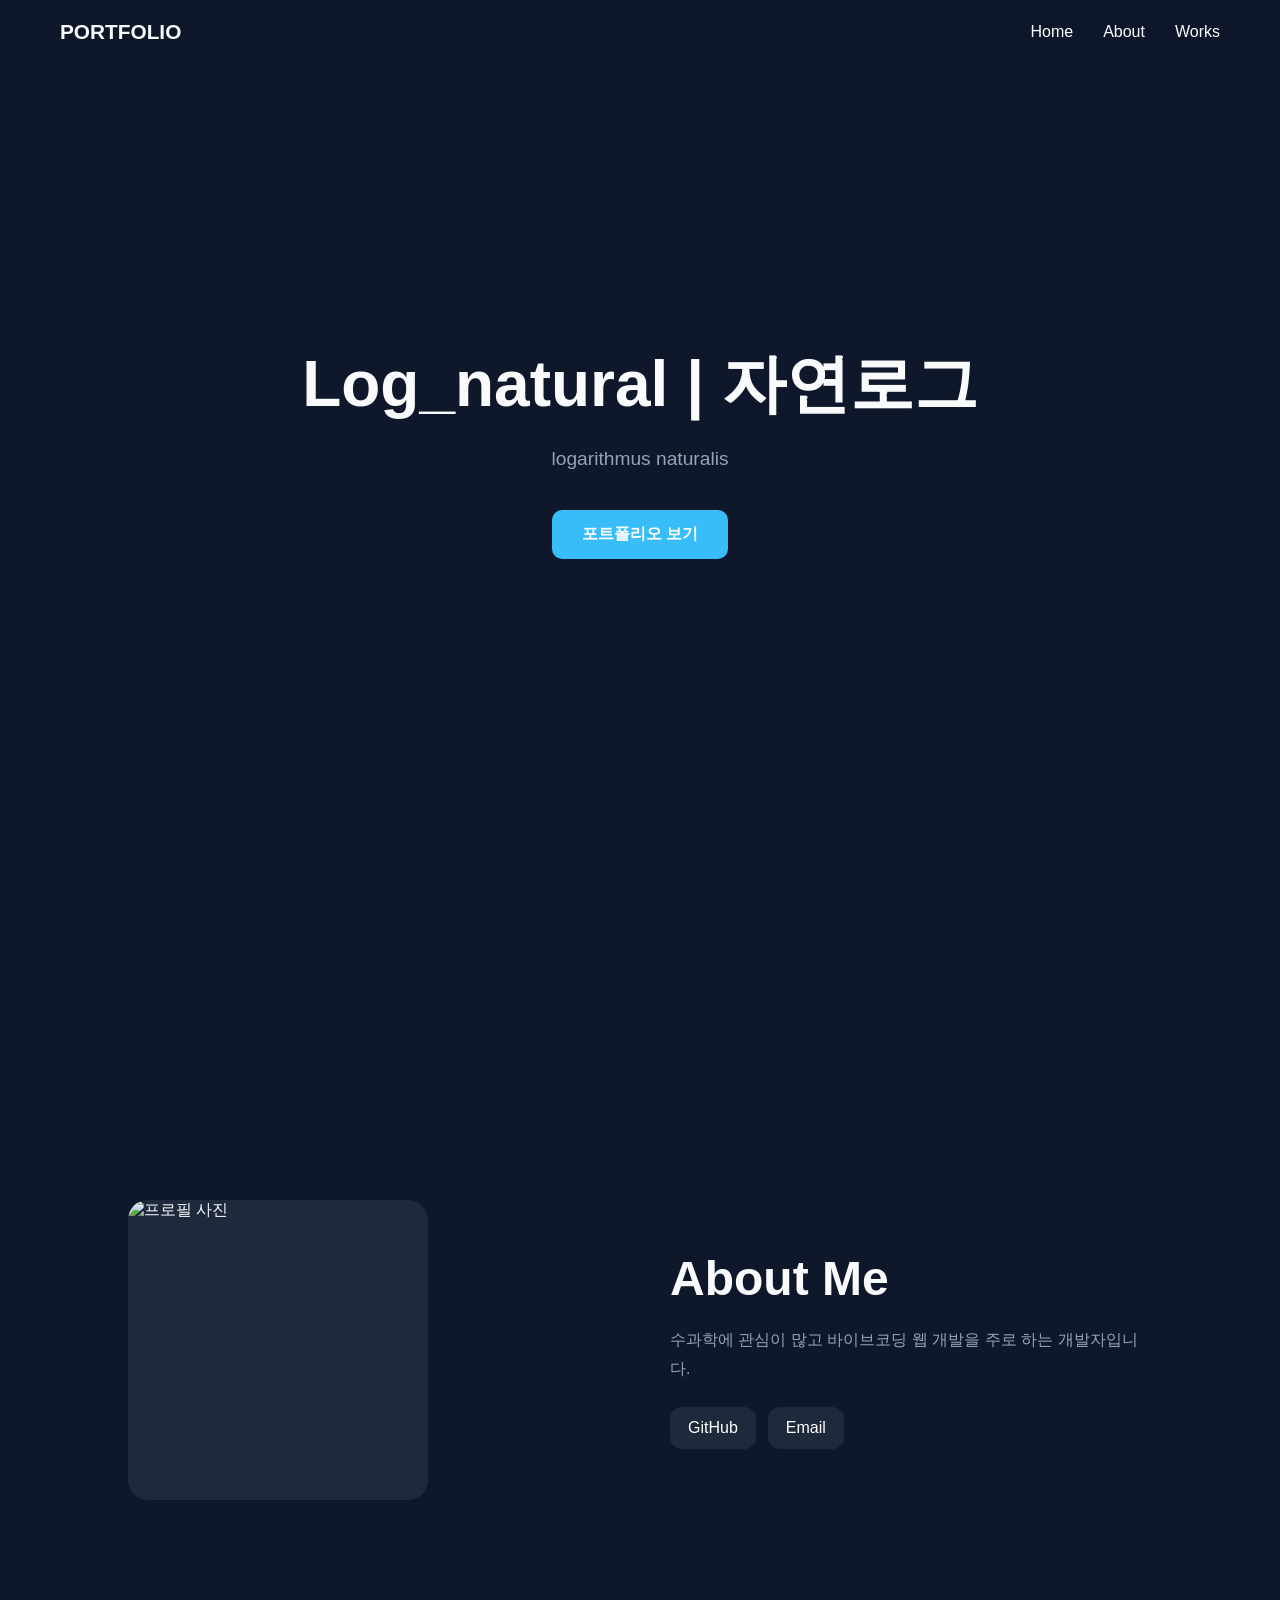
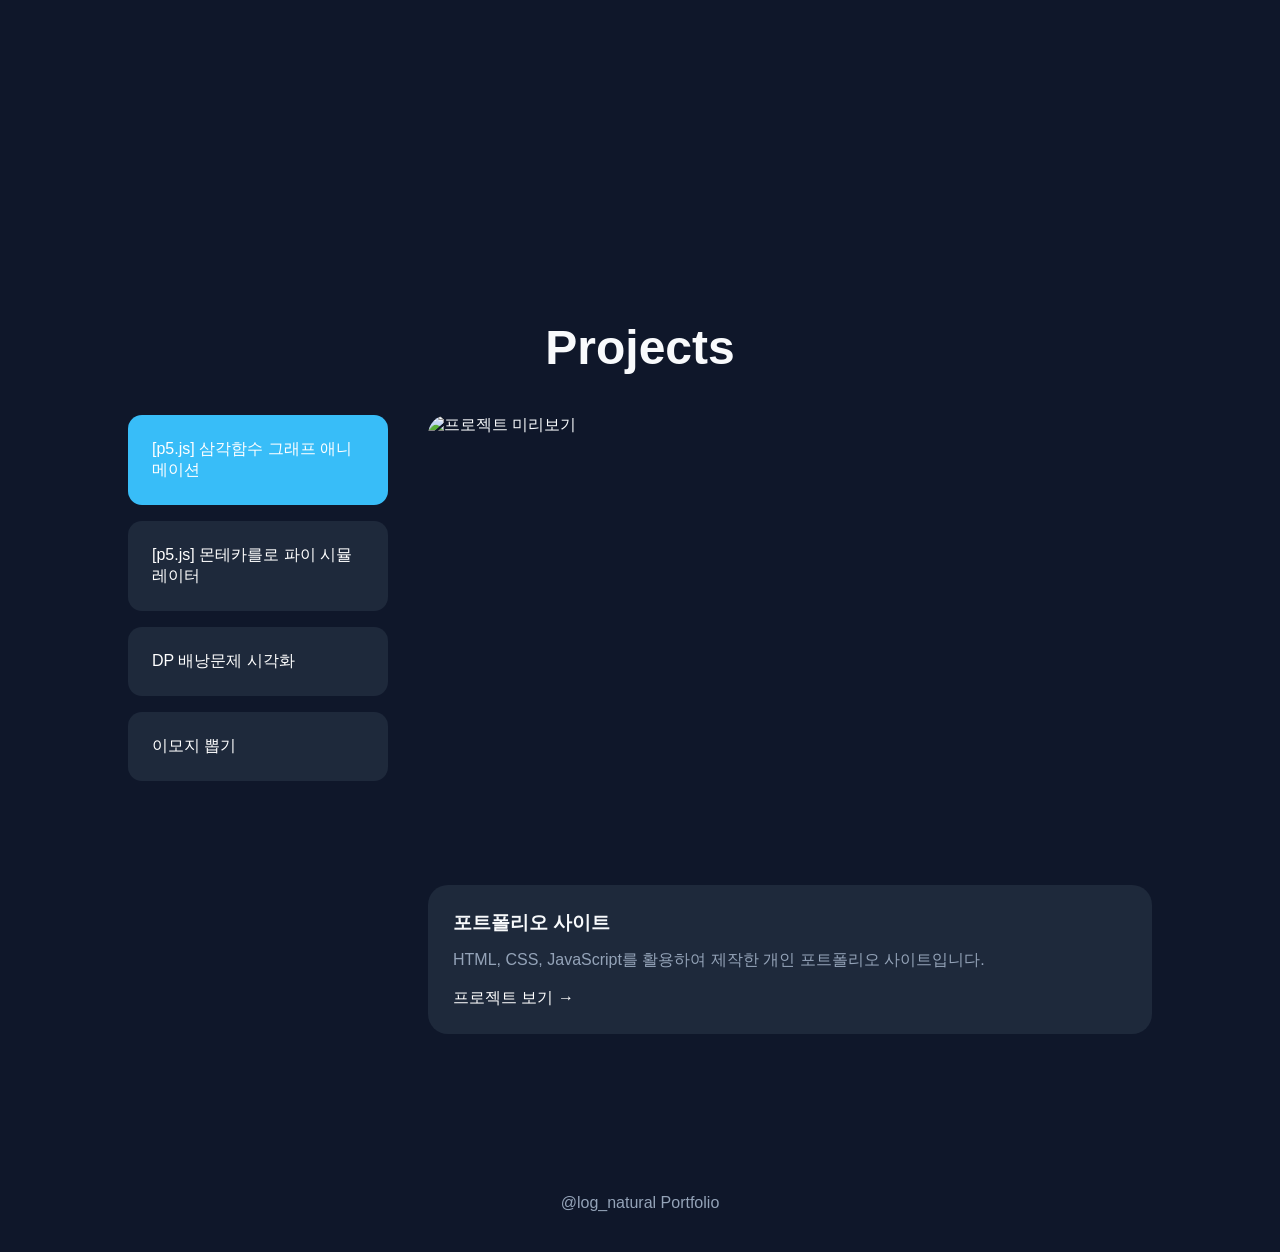
==== index.html @ 9cd1f168 "Add files via upload" ====
<!DOCTYPE html>
<html lang="ko">
<head>
<meta charset="UTF-8">
<meta name="viewport" content="width=device-width, initial-scale=1.0">
<title>Developer Portfolio</title>

<style>
:root{
    --bg:#0f172a;
    --card:#1e293b;
    --text:#f8fafc;
    --sub:#94a3b8;
    --accent:#38bdf8;
}

*{
    margin:0;
    padding:0;
    box-sizing:border-box;
    font-family:'Pretendard',sans-serif;
}

html{
    scroll-behavior:smooth;
}

body{
    background:var(--bg);
    color:var(--text);
}

nav{
    position:fixed;
    top:0;
    width:100%;
    padding:20px 60px;
    display:flex;
    justify-content:space-between;
    align-items:center;
    background:rgba(15,23,42,0.9);
    backdrop-filter:blur(10px);
    z-index:1000;
}

.logo{
    font-size:1.3rem;
    font-weight:700;
}

nav ul{
    display:flex;
    gap:30px;
    list-style:none;
}

nav a{
    color:white;
    text-decoration:none;
    transition:.3s;
}

nav a:hover{
    color:var(--accent);
}

section{
    min-height:100vh;
    display:flex;
    align-items:center;
    justify-content:center;
    padding:120px 10%;
}

.container{
    max-width:1100px;
    width:100%;
}

.hero{
    text-align:center;
}

.hero h1{
    font-size:4rem;
    margin-bottom:20px;
}

.hero p{
    color:var(--sub);
    font-size:1.2rem;
    margin-bottom:40px;
}

.btn{
    display:inline-block;
    padding:14px 30px;
    background:var(--accent);
    color:white;
    text-decoration:none;
    border-radius:10px;
    font-weight:600;
}

.about{
    display:grid;
    grid-template-columns:1fr 1fr;
    gap:60px;
    align-items:center;
}

.profile{
    width:300px;
    height:300px;
    border-radius:20px;
    overflow:hidden;
    background:var(--card);
}

.profile img{
    width:100%;
    height:100%;
    object-fit:cover;
}

.about-text h2{
    font-size:3rem;
    margin-bottom:20px;
}

.about-text p{
    line-height:1.8;
    color:var(--sub);
}

.social-links{
    display:flex;
    flex-wrap:wrap;
    gap:12px;
    margin-top:24px;
}

.social-links a{
    text-decoration:none;
    color:white;
    background:var(--card);
    padding:12px 18px;
    border-radius:12px;
    transition:.25s;
}

.social-links a:hover{
    background:var(--accent);
    transform:translateY(-2px);
}

.project-section h2{
    font-size:3rem;
    margin-bottom:40px;
    text-align:center;
}

.section-title{
    font-size:3rem;
    margin-bottom:40px;
    text-align:center;
}

.project-layout{
    display:grid;
    grid-template-columns:260px 1fr;
    gap:40px;
}

.project-list{
    display:flex;
    flex-direction:column;
    gap:16px;
}

.project-btn{
    padding:24px;
    background:#1e293b;
    border:none;
    color:white;
    font-size:1rem;
    text-align:left;
    border-radius:14px;
    cursor:pointer;
    transition:.3s;
}

.project-btn:hover{
    background:#334155;
}

.project-btn.active{
    background:#38bdf8;
}

.project-view{
    display:flex;
    flex-direction:column;
    gap:20px;
}

.project-view img{
    width:100%;
    height:450px;
    object-fit:cover;
    border-radius:20px;
}

.project-info{
    background:#1e293b;
    padding:25px;
    border-radius:20px;
}

.project-info h3{
    margin-bottom:10px;
}

.project-info p{
    color:#94a3b8;
    line-height:1.7;
    margin-bottom:15px;
}

.project-info a,
.social-links a{
    color:white;
    text-decoration:none;
    transition:.2s;
}

.project-info a:hover,
.social-links a:hover{
    color:var(--accent);
}

a{
    color: inherit;
    text-decoration: none;
}

@media(max-width:900px){

    .project-layout{
        grid-template-columns:1fr;
    }

    .project-list{
        flex-direction:row;
        overflow:auto;
    }

    .project-btn{
        min-width:180px;
    }
}

.number{
    color:var(--accent);
    font-size:1rem;
    margin-bottom:10px;
}

footer{
    text-align:center;
    padding:40px;
    color:var(--sub);
}

@media(max-width:768px){

    nav{
        padding:20px;
    }

    nav ul{
        display:none;
    }

    .hero h1{
        font-size:2.5rem;
    }

    .about{
        grid-template-columns:1fr;
        text-align:center;
    }

    .profile{
        margin:auto;
    }
}
</style>
</head>

<body>

<nav>
    <div class="logo">PORTFOLIO</div>

    <ul>
        <li><a href="#home">Home</a></li>
        <li><a href="#about">About</a></li>
        <li><a href="#project1">Works</a></li>
    </ul>
</nav>

<!-- 시작 화면 -->
<section id="home">
    <div class="container hero">
        <h1>Log_natural | 자연로그</h1>
        <p>logarithmus naturalis</p>

        <a href="#about" class="btn">
            포트폴리오 보기
        </a>
    </div>
</section>

<!-- 자기소개 -->
<section id="about">
    <div class="container about">

        <div class="profile">
          <img src="https://avatars.githubusercontent.com/u/176019198?v=4" alt="프로필 사진">
        </div>
 
        <div class="about-text">
            <h2>About Me</h2>
            <p>
                수과학에 관심이 많고 바이브코딩 웹 개발을 주로 하는 개발자입니다.
            </p>
             <div class="social-links">
    <a href="https://github.com/log-natural" target="_blank">
        GitHub
    </a>

    <a href="mailto:csj646578@gmail.com">
        Email
    </a>

</div>

        </div>

    </div>

</section>

<section id="projects">
    <div class="container">

        <h2 class="section-title">Projects</h2>

        <div class="project-layout">

            <!-- 왼쪽 목록 -->
            <div class="project-list">

                <button class="project-btn active"
                    onclick="showProject(0)">
                    [p5.js] 삼각함수 그래프 애니메이션
                </button>

                <button class="project-btn"
                    onclick="showProject(1)">
                    [p5.js] 몬테카를로 파이 시뮬레이터
                </button>

                <button class="project-btn"
                    onclick="showProject(2)">
                    DP 배낭문제 시각화
                </button>

                <button class="project-btn"
                    onclick="showProject(3)">
                    이모지 뽑기
                </button>

            </div>

            <!-- 오른쪽 -->
            <div class="project-view">

                <img id="preview"
                    src="https://picsum.photos/900/500"
                    alt="프로젝트 미리보기">

                <div class="project-info">

                    <h3 id="title">
                        포트폴리오 사이트
                    </h3>

                    <p id="desc">
                        HTML, CSS, JavaScript를 활용하여
                        제작한 개인 포트폴리오 사이트입니다.
                    </p>

                    <a id="link"
                        href="#"
                        target="_blank">
                        프로젝트 보기 →
                    </a>

                </div>

            </div>

        </div>

    </div>
</section>

<footer>
    @log_natural Portfolio
</footer>

<script>

const projects = [

{
    title:"[p5.js] 삼각함수 그래프 애니메이션",
    image:"https://picsum.photos/id/10/900/500",
    desc:"좌표평면에 6개의 삼각함수 그래프를 나타낸 애니메이션입니다.",
    link:"https://editor.p5js.org/log_natural/sketches/Uro16Dkd6"
},

{
    title:"[p5.js] 몬테카를로 파이 시뮬레이터",
    image:"https://picsum.photos/id/20/900/500",
    desc:"몬테카를로 방법을 이용해 파이값을 구하는 프로그램입니다.",
    link:"https://editor.p5js.org/log_natural/sketches/NE18wBu1h"
},

{
    title:"DP 배낭 문제 시각화",
    image:"https://picsum.photos/id/20/900/500",
    desc:"제한된 무게 내에 최대 가치를 지닌 물건을 고르는 배낭 문제의 해결 과정을 보여줍니다.",
    link:"http://knapsack.kro.kr/"
},

{
    title:"이모지 뽑기",
    image:"https://picsum.photos/id/40/900/500",
    desc:"지정한 개수와 카테고리에 맞게 이모지를 랜덤으로 뽑는 프로그램입니다.",
    link:"https://github.com/log-natural/emojipick"
}

];
function showProject(index){

    document.getElementById("preview").src =
        projects[index].image;

    document.getElementById("title").textContent =
        projects[index].title;

    document.getElementById("desc").textContent =
        projects[index].desc;

    document.getElementById("link").href =
        projects[index].link;

    document.querySelectorAll(".project-btn")
        .forEach(btn => btn.classList.remove("active"));

    document.querySelectorAll(".project-btn")[index]
        .classList.add("active");
}


</script>

</body>
</html>
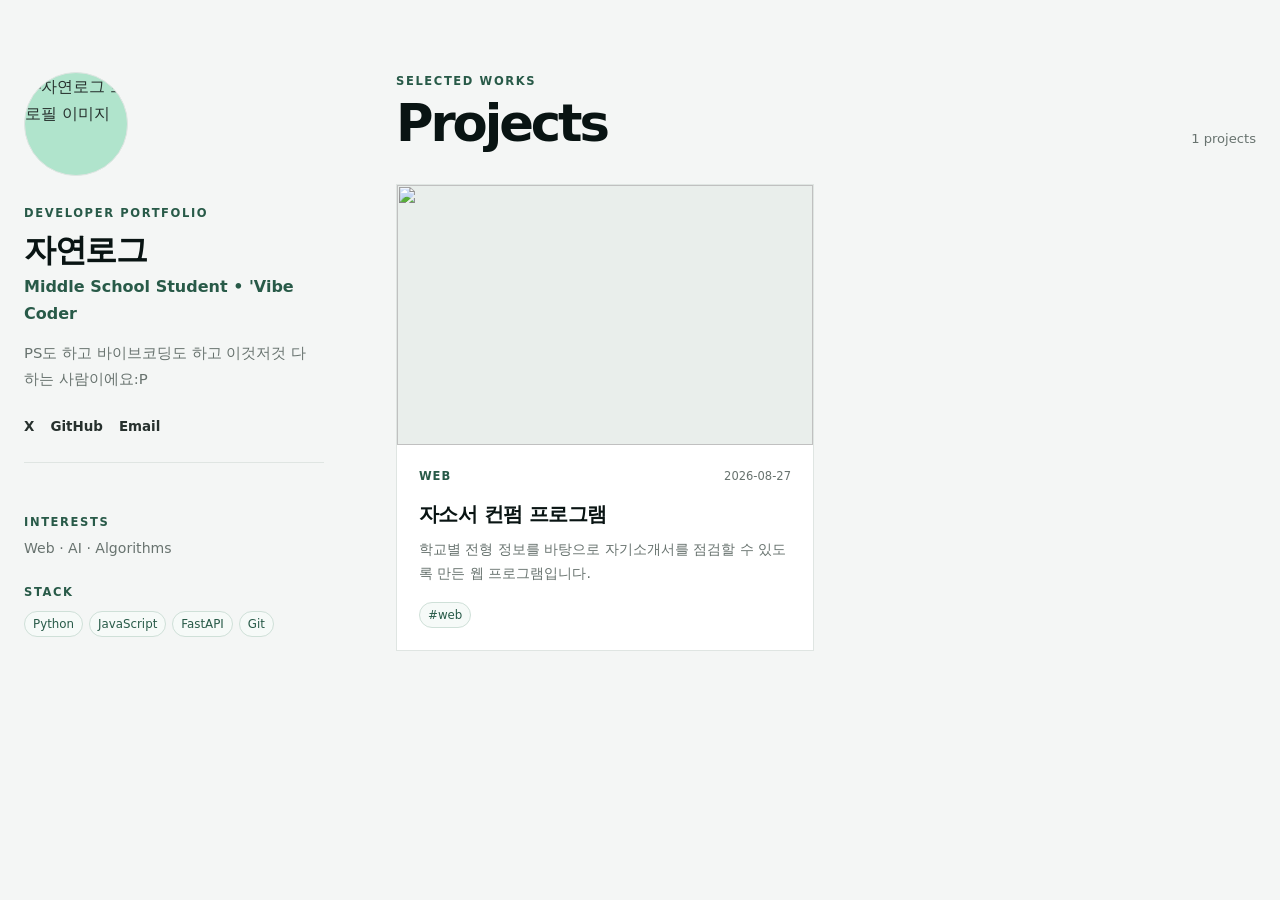
==== commit 5930463f: "Add files via upload" ====
--- a/index.html
+++ b/index.html
@@ -1,482 +1,52 @@
-<!DOCTYPE html>
-<html lang="ko">
-<head>
-<meta charset="UTF-8">
-<meta name="viewport" content="width=device-width, initial-scale=1.0">
-<title>Developer Portfolio</title>
-
-<style>
-:root{
-    --bg:#0f172a;
-    --card:#1e293b;
-    --text:#f8fafc;
-    --sub:#94a3b8;
-    --accent:#38bdf8;
-}
-
-*{
-    margin:0;
-    padding:0;
-    box-sizing:border-box;
-    font-family:'Pretendard',sans-serif;
-}
-
-html{
-    scroll-behavior:smooth;
-}
-
-body{
-    background:var(--bg);
-    color:var(--text);
-}
-
-nav{
-    position:fixed;
-    top:0;
-    width:100%;
-    padding:20px 60px;
-    display:flex;
-    justify-content:space-between;
-    align-items:center;
-    background:rgba(15,23,42,0.9);
-    backdrop-filter:blur(10px);
-    z-index:1000;
-}
-
-.logo{
-    font-size:1.3rem;
-    font-weight:700;
-}
-
-nav ul{
-    display:flex;
-    gap:30px;
-    list-style:none;
-}
-
-nav a{
-    color:white;
-    text-decoration:none;
-    transition:.3s;
-}
-
-nav a:hover{
-    color:var(--accent);
-}
-
-section{
-    min-height:100vh;
-    display:flex;
-    align-items:center;
-    justify-content:center;
-    padding:120px 10%;
-}
-
-.container{
-    max-width:1100px;
-    width:100%;
-}
-
-.hero{
-    text-align:center;
-}
-
-.hero h1{
-    font-size:4rem;
-    margin-bottom:20px;
-}
-
-.hero p{
-    color:var(--sub);
-    font-size:1.2rem;
-    margin-bottom:40px;
-}
-
-.btn{
-    display:inline-block;
-    padding:14px 30px;
-    background:var(--accent);
-    color:white;
-    text-decoration:none;
-    border-radius:10px;
-    font-weight:600;
-}
-
-.about{
-    display:grid;
-    grid-template-columns:1fr 1fr;
-    gap:60px;
-    align-items:center;
-}
-
-.profile{
-    width:300px;
-    height:300px;
-    border-radius:20px;
-    overflow:hidden;
-    background:var(--card);
-}
-
-.profile img{
-    width:100%;
-    height:100%;
-    object-fit:cover;
-}
-
-.about-text h2{
-    font-size:3rem;
-    margin-bottom:20px;
-}
-
-.about-text p{
-    line-height:1.8;
-    color:var(--sub);
-}
-
-.social-links{
-    display:flex;
-    flex-wrap:wrap;
-    gap:12px;
-    margin-top:24px;
-}
-
-.social-links a{
-    text-decoration:none;
-    color:white;
-    background:var(--card);
-    padding:12px 18px;
-    border-radius:12px;
-    transition:.25s;
-}
-
-.social-links a:hover{
-    background:var(--accent);
-    transform:translateY(-2px);
-}
-
-.project-section h2{
-    font-size:3rem;
-    margin-bottom:40px;
-    text-align:center;
-}
-
-.section-title{
-    font-size:3rem;
-    margin-bottom:40px;
-    text-align:center;
-}
-
-.project-layout{
-    display:grid;
-    grid-template-columns:260px 1fr;
-    gap:40px;
-}
-
-.project-list{
-    display:flex;
-    flex-direction:column;
-    gap:16px;
-}
-
-.project-btn{
-    padding:24px;
-    background:#1e293b;
-    border:none;
-    color:white;
-    font-size:1rem;
-    text-align:left;
-    border-radius:14px;
-    cursor:pointer;
-    transition:.3s;
-}
-
-.project-btn:hover{
-    background:#334155;
-}
-
-.project-btn.active{
-    background:#38bdf8;
-}
-
-.project-view{
-    display:flex;
-    flex-direction:column;
-    gap:20px;
-}
-
-.project-view img{
-    width:100%;
-    height:450px;
-    object-fit:cover;
-    border-radius:20px;
-}
-
-.project-info{
-    background:#1e293b;
-    padding:25px;
-    border-radius:20px;
-}
-
-.project-info h3{
-    margin-bottom:10px;
-}
-
-.project-info p{
-    color:#94a3b8;
-    line-height:1.7;
-    margin-bottom:15px;
-}
-
-.project-info a,
-.social-links a{
-    color:white;
-    text-decoration:none;
-    transition:.2s;
-}
-
-.project-info a:hover,
-.social-links a:hover{
-    color:var(--accent);
-}
-
-a{
-    color: inherit;
-    text-decoration: none;
-}
-
-@media(max-width:900px){
-
-    .project-layout{
-        grid-template-columns:1fr;
-    }
-
-    .project-list{
-        flex-direction:row;
-        overflow:auto;
-    }
-
-    .project-btn{
-        min-width:180px;
-    }
-}
-
-.number{
-    color:var(--accent);
-    font-size:1rem;
-    margin-bottom:10px;
-}
-
-footer{
-    text-align:center;
-    padding:40px;
-    color:var(--sub);
-}
-
-@media(max-width:768px){
-
-    nav{
-        padding:20px;
-    }
-
-    nav ul{
-        display:none;
-    }
-
-    .hero h1{
-        font-size:2.5rem;
-    }
-
-    .about{
-        grid-template-columns:1fr;
-        text-align:center;
-    }
-
-    .profile{
-        margin:auto;
-    }
-}
-</style>
-</head>
-
-<body>
-
-<nav>
-    <div class="logo">PORTFOLIO</div>
-
-    <ul>
-        <li><a href="#home">Home</a></li>
-        <li><a href="#about">About</a></li>
-        <li><a href="#project1">Works</a></li>
-    </ul>
-</nav>
-
-<!-- 시작 화면 -->
-<section id="home">
-    <div class="container hero">
-        <h1>Log_natural | 자연로그</h1>
-        <p>logarithmus naturalis</p>
-
-        <a href="#about" class="btn">
-            포트폴리오 보기
-        </a>
-    </div>
-</section>
-
-<!-- 자기소개 -->
-<section id="about">
-    <div class="container about">
-
-        <div class="profile">
-          <img src="https://avatars.githubusercontent.com/u/176019198?v=4" alt="프로필 사진">
-        </div>
- 
-        <div class="about-text">
-            <h2>About Me</h2>
-            <p>
-                수과학에 관심이 많고 바이브코딩 웹 개발을 주로 하는 개발자입니다.
-            </p>
-             <div class="social-links">
-    <a href="https://github.com/log-natural" target="_blank">
-        GitHub
-    </a>
-
-    <a href="mailto:csj646578@gmail.com">
-        Email
-    </a>
-
-</div>
-
-        </div>
-
-    </div>
-
-</section>
-
-<section id="projects">
-    <div class="container">
-
-        <h2 class="section-title">Projects</h2>
-
-        <div class="project-layout">
-
-            <!-- 왼쪽 목록 -->
-            <div class="project-list">
-
-                <button class="project-btn active"
-                    onclick="showProject(0)">
-                    [p5.js] 삼각함수 그래프 애니메이션
-                </button>
-
-                <button class="project-btn"
-                    onclick="showProject(1)">
-                    [p5.js] 몬테카를로 파이 시뮬레이터
-                </button>
-
-                <button class="project-btn"
-                    onclick="showProject(2)">
-                    DP 배낭문제 시각화
-                </button>
-
-                <button class="project-btn"
-                    onclick="showProject(3)">
-                    이모지 뽑기
-                </button>
-
-            </div>
-
-            <!-- 오른쪽 -->
-            <div class="project-view">
-
-                <img id="preview"
-                    src="https://picsum.photos/900/500"
-                    alt="프로젝트 미리보기">
-
-                <div class="project-info">
-
-                    <h3 id="title">
-                        포트폴리오 사이트
-                    </h3>
-
-                    <p id="desc">
-                        HTML, CSS, JavaScript를 활용하여
-                        제작한 개인 포트폴리오 사이트입니다.
-                    </p>
-
-                    <a id="link"
-                        href="#"
-                        target="_blank">
-                        프로젝트 보기 →
-                    </a>
-
-                </div>
-
-            </div>
-
-        </div>
-
-    </div>
-</section>
-
-<footer>
-    @log_natural Portfolio
-</footer>
-
-<script>
-
-const projects = [
-
-{
-    title:"[p5.js] 삼각함수 그래프 애니메이션",
-    image:"https://picsum.photos/id/10/900/500",
-    desc:"좌표평면에 6개의 삼각함수 그래프를 나타낸 애니메이션입니다.",
-    link:"https://editor.p5js.org/log_natural/sketches/Uro16Dkd6"
-},
-
-{
-    title:"[p5.js] 몬테카를로 파이 시뮬레이터",
-    image:"https://picsum.photos/id/20/900/500",
-    desc:"몬테카를로 방법을 이용해 파이값을 구하는 프로그램입니다.",
-    link:"https://editor.p5js.org/log_natural/sketches/NE18wBu1h"
-},
-
-{
-    title:"DP 배낭 문제 시각화",
-    image:"https://picsum.photos/id/20/900/500",
-    desc:"제한된 무게 내에 최대 가치를 지닌 물건을 고르는 배낭 문제의 해결 과정을 보여줍니다.",
-    link:"http://knapsack.kro.kr/"
-},
-
-{
-    title:"이모지 뽑기",
-    image:"https://picsum.photos/id/40/900/500",
-    desc:"지정한 개수와 카테고리에 맞게 이모지를 랜덤으로 뽑는 프로그램입니다.",
-    link:"https://github.com/log-natural/emojipick"
-}
-
-];
-function showProject(index){
-
-    document.getElementById("preview").src =
-        projects[index].image;
-
-    document.getElementById("title").textContent =
-        projects[index].title;
-
-    document.getElementById("desc").textContent =
-        projects[index].desc;
-
-    document.getElementById("link").href =
-        projects[index].link;
-
-    document.querySelectorAll(".project-btn")
-        .forEach(btn => btn.classList.remove("active"));
-
-    document.querySelectorAll(".project-btn")[index]
-        .classList.add("active");
-}
-
-
-</script>
-
-</body>
-</html>
+<!doctype html>
+<html lang="ko">
+<head>
+  <meta charset="UTF-8">
+  <meta name="viewport" content="width=device-width, initial-scale=1.0">
+  <meta name="description" content="개발자 포트폴리오">
+  <title>Portfolio</title>
+  <link rel="stylesheet" href="css/style.css">
+</head>
+<body>
+  <div class="site-shell">
+    <aside class="profile">
+      <div class="profile-inner">
+        <img id="profile-image" class="profile-image" src="assets/profile.svg" alt="프로필 이미지">
+        <p class="eyebrow">DEVELOPER PORTFOLIO</p>
+        <h1 id="profile-name">자연로그</h1>
+        <p id="profile-role" class="profile-role">Developer · Information Science</p>
+        <p id="profile-bio" class="profile-bio">프로젝트를 만들고, 문제를 구조화하고, 직접 구현하는 것을 좋아합니다.</p>
+
+        <div id="social-links" class="social-links" aria-label="SNS 링크"></div>
+
+        <div class="profile-divider"></div>
+        <div>
+          <p class="section-label">INTERESTS</p>
+          <p id="profile-interests" class="small-copy">Web · AI · Algorithms</p>
+        </div>
+        <div>
+          <p class="section-label">STACK</p>
+          <div id="profile-stack" class="stack-list"></div>
+        </div>
+      </div>
+    </aside>
+
+    <main class="content">
+      <header class="content-header">
+        <div>
+          <p class="eyebrow">SELECTED WORKS</p>
+          <h2>Projects</h2>
+        </div>
+        <div class="header-meta">
+          <span id="project-count">0 projects</span>
+        </div>
+      </header>
+
+      <section id="project-grid" class="project-grid" aria-live="polite"></section>
+      <p id="empty-state" class="empty-state" hidden>아직 등록된 프로젝트가 없습니다.</p>
+    </main>
+  </div>
+
+  <script src="js/app.js"></script>
+</body>
+</html>
--- a/css/style.css
+++ b/css/style.css
@@ -0,0 +1,259 @@
+:root {
+  --main: #091413;
+  --point: #285A48;
+  --point-2: #408A71;
+  --point-3: #B0E4CC;
+  --bg: #f4f6f5;
+  --surface: #ffffff;
+  --line: #dfe5e2;
+  --text: #27312e;
+  --muted: #68736f;
+  --max: 1320px;
+  font-family: Inter, Pretendard, "Noto Sans KR", system-ui, -apple-system, BlinkMacSystemFont, "Segoe UI", sans-serif;
+}
+
+* { box-sizing: border-box; }
+html { scroll-behavior: smooth; }
+body {
+  margin: 0;
+  background: var(--bg);
+  color: var(--text);
+  line-height: 1.7;
+}
+a { color: inherit; }
+img { max-width: 100%; display: block; }
+
+.site-shell {
+  width: min(var(--max), calc(100% - 48px));
+  margin: 0 auto;
+  display: grid;
+  grid-template-columns: 300px minmax(0, 1fr);
+  gap: 72px;
+}
+
+.profile {
+  min-width: 0;
+}
+.profile-inner {
+  position: sticky;
+  top: 0;
+  min-height: 100vh;
+  padding: 72px 0;
+  display: flex;
+  flex-direction: column;
+  align-items: flex-start;
+}
+.profile-image {
+  width: 104px;
+  height: 104px;
+  border-radius: 50%;
+  object-fit: cover;
+  background: var(--point-3);
+  border: 1px solid var(--line);
+  margin-bottom: 28px;
+}
+.eyebrow, .section-label {
+  margin: 0;
+  color: var(--point);
+  font-size: 0.72rem;
+  font-weight: 800;
+  letter-spacing: .14em;
+}
+.profile h1 {
+  margin: 7px 0 4px;
+  color: var(--main);
+  font-size: 2rem;
+  line-height: 1.2;
+  letter-spacing: -.04em;
+}
+.profile-role { margin: 0 0 14px; color: var(--point); font-weight: 700; }
+.profile-bio { margin: 0; color: var(--muted); font-size: .93rem; }
+
+.social-links {
+  display: flex;
+  flex-wrap: wrap;
+  gap: 8px 16px;
+  margin-top: 24px;
+}
+.social-links a {
+  text-decoration: none;
+  color: var(--text);
+  font-size: .84rem;
+  font-weight: 700;
+  border-bottom: 1px solid transparent;
+}
+.social-links a:hover { color: var(--point); border-color: var(--point); }
+
+.profile-divider {
+  width: 100%;
+  height: 1px;
+  background: var(--line);
+  margin: 34px 0 28px;
+}
+.profile-inner > div + div { margin-top: 22px; }
+.small-copy { margin: 5px 0 0; color: var(--muted); font-size: .88rem; }
+.stack-list { display: flex; flex-wrap: wrap; gap: 6px; margin-top: 8px; }
+.stack-list span, .tags span {
+  display: inline-flex;
+  padding: 2px 8px;
+  border: 1px solid #cfe0d8;
+  border-radius: 999px;
+  background: #f6faf8;
+  color: var(--point);
+  font-size: .74rem;
+}
+
+.content { padding: 72px 0 96px; min-width: 0; }
+.content-header {
+  display: flex;
+  justify-content: space-between;
+  align-items: end;
+  margin-bottom: 34px;
+}
+.content-header h2 {
+  margin: 5px 0 0;
+  color: var(--main);
+  font-size: clamp(2rem, 4vw, 3.2rem);
+  line-height: 1.05;
+  letter-spacing: -.06em;
+}
+.header-meta { color: var(--muted); font-size: .82rem; }
+
+.project-grid {
+  display: grid;
+  grid-template-columns: repeat(2, minmax(0, 1fr));
+  gap: 24px;
+}
+.project-card {
+  display: block;
+  background: var(--surface);
+  border: 1px solid var(--line);
+  text-decoration: none;
+  transition: transform .18s ease, border-color .18s ease, box-shadow .18s ease;
+}
+.project-card:hover {
+  transform: translateY(-4px);
+  border-color: #b9cec5;
+  box-shadow: 0 14px 30px rgba(9, 20, 19, .07);
+}
+.project-thumb {
+  aspect-ratio: 16 / 10;
+  overflow: hidden;
+  background: #e9eeeb;
+}
+.project-thumb img { width: 100%; height: 100%; object-fit: cover; }
+.project-card-body { padding: 22px; }
+.project-card-top {
+  display: flex;
+  justify-content: space-between;
+  gap: 12px;
+  color: var(--muted);
+  font-size: .72rem;
+}
+.category { color: var(--point); font-weight: 800; text-transform: uppercase; letter-spacing: .08em; }
+.project-card h3 { margin: 10px 0 7px; color: var(--main); font-size: 1.25rem; letter-spacing: -.03em; }
+.project-card p { margin: 0; color: var(--muted); font-size: .88rem; }
+.tags { display: flex; flex-wrap: wrap; gap: 5px; margin-top: 16px; }
+
+.empty-state, .error-box {
+  padding: 48px;
+  text-align: center;
+  border: 1px dashed #c8d3cf;
+  color: var(--muted);
+  background: var(--surface);
+}
+
+.project-shell { width: min(920px, calc(100% - 40px)); margin: 0 auto; }
+.project-topbar {
+  display: flex;
+  align-items: center;
+  justify-content: space-between;
+  padding: 30px 0;
+  border-bottom: 1px solid var(--line);
+}
+.back-link { text-decoration: none; font-size: .88rem; font-weight: 800; color: var(--point); }
+.project-detail { padding: 72px 0 110px; }
+.article-header { max-width: 760px; margin-bottom: 42px; }
+.article-meta {
+  display: flex;
+  gap: 14px;
+  color: var(--muted);
+  font-size: .76rem;
+}
+.article-meta span { color: var(--point); font-weight: 800; text-transform: uppercase; letter-spacing: .08em; }
+.article-header h1 {
+  margin: 10px 0 12px;
+  color: var(--main);
+  font-size: clamp(2.2rem, 6vw, 4.4rem);
+  line-height: 1.05;
+  letter-spacing: -.07em;
+}
+.article-header > p { color: var(--muted); font-size: 1.02rem; }
+.article-cover {
+  margin: 0 calc(50% - 50vw) 54px;
+  background: #e9eeeb;
+}
+.article-cover img { width: 100%; max-height: 680px; object-fit: cover; margin: auto; }
+
+.markdown-body { max-width: 760px; margin: 0 auto; }
+.markdown-body h1, .markdown-body h2, .markdown-body h3 {
+  color: var(--main);
+  line-height: 1.25;
+  letter-spacing: -.04em;
+  margin-top: 2.2em;
+}
+.markdown-body h1 { font-size: 2rem; }
+.markdown-body h2 { font-size: 1.55rem; }
+.markdown-body h3 { font-size: 1.2rem; }
+.markdown-body p { margin: 1em 0; }
+.markdown-body a { color: var(--point); font-weight: 700; }
+.markdown-body ul { padding-left: 1.3em; }
+.markdown-body blockquote {
+  margin: 1.5em 0;
+  padding: 14px 18px;
+  border-left: 3px solid var(--point-2);
+  background: #edf4f0;
+  color: #4e5d57;
+}
+.markdown-body figure { margin: 34px 0; }
+.markdown-body figure img { width: 100%; border: 1px solid var(--line); }
+.markdown-body figcaption { margin-top: 7px; color: var(--muted); text-align: center; font-size: .78rem; }
+.markdown-body code {
+  padding: .15em .35em;
+  background: #e9eeeb;
+  color: var(--point);
+  border-radius: 4px;
+}
+.markdown-body pre {
+  overflow-x: auto;
+  padding: 18px;
+  background: var(--main);
+  color: #e9f5ef;
+}
+.markdown-body pre code { padding: 0; background: transparent; color: inherit; }
+.not-found { padding: 100px 0; text-align: center; }
+
+@media (max-width: 900px) {
+  .site-shell {
+    width: min(100% - 32px, 720px);
+    display: block;
+  }
+  .profile-inner {
+    position: relative;
+    min-height: auto;
+    padding: 40px 0 24px;
+  }
+  .content { padding: 30px 0 70px; }
+  .profile-divider { margin: 26px 0 22px; }
+  .project-grid { grid-template-columns: 1fr; }
+  .project-detail { padding: 48px 0 80px; }
+  .article-cover { margin-left: 0; margin-right: 0; }
+}
+@media (max-width: 520px) {
+  .site-shell { width: min(100% - 24px, 720px); }
+  .content-header { align-items: start; }
+  .header-meta { display: none; }
+  .project-card-body { padding: 18px; }
+  .project-shell { width: min(100% - 24px, 920px); }
+  .project-topbar { padding: 20px 0; }
+}
